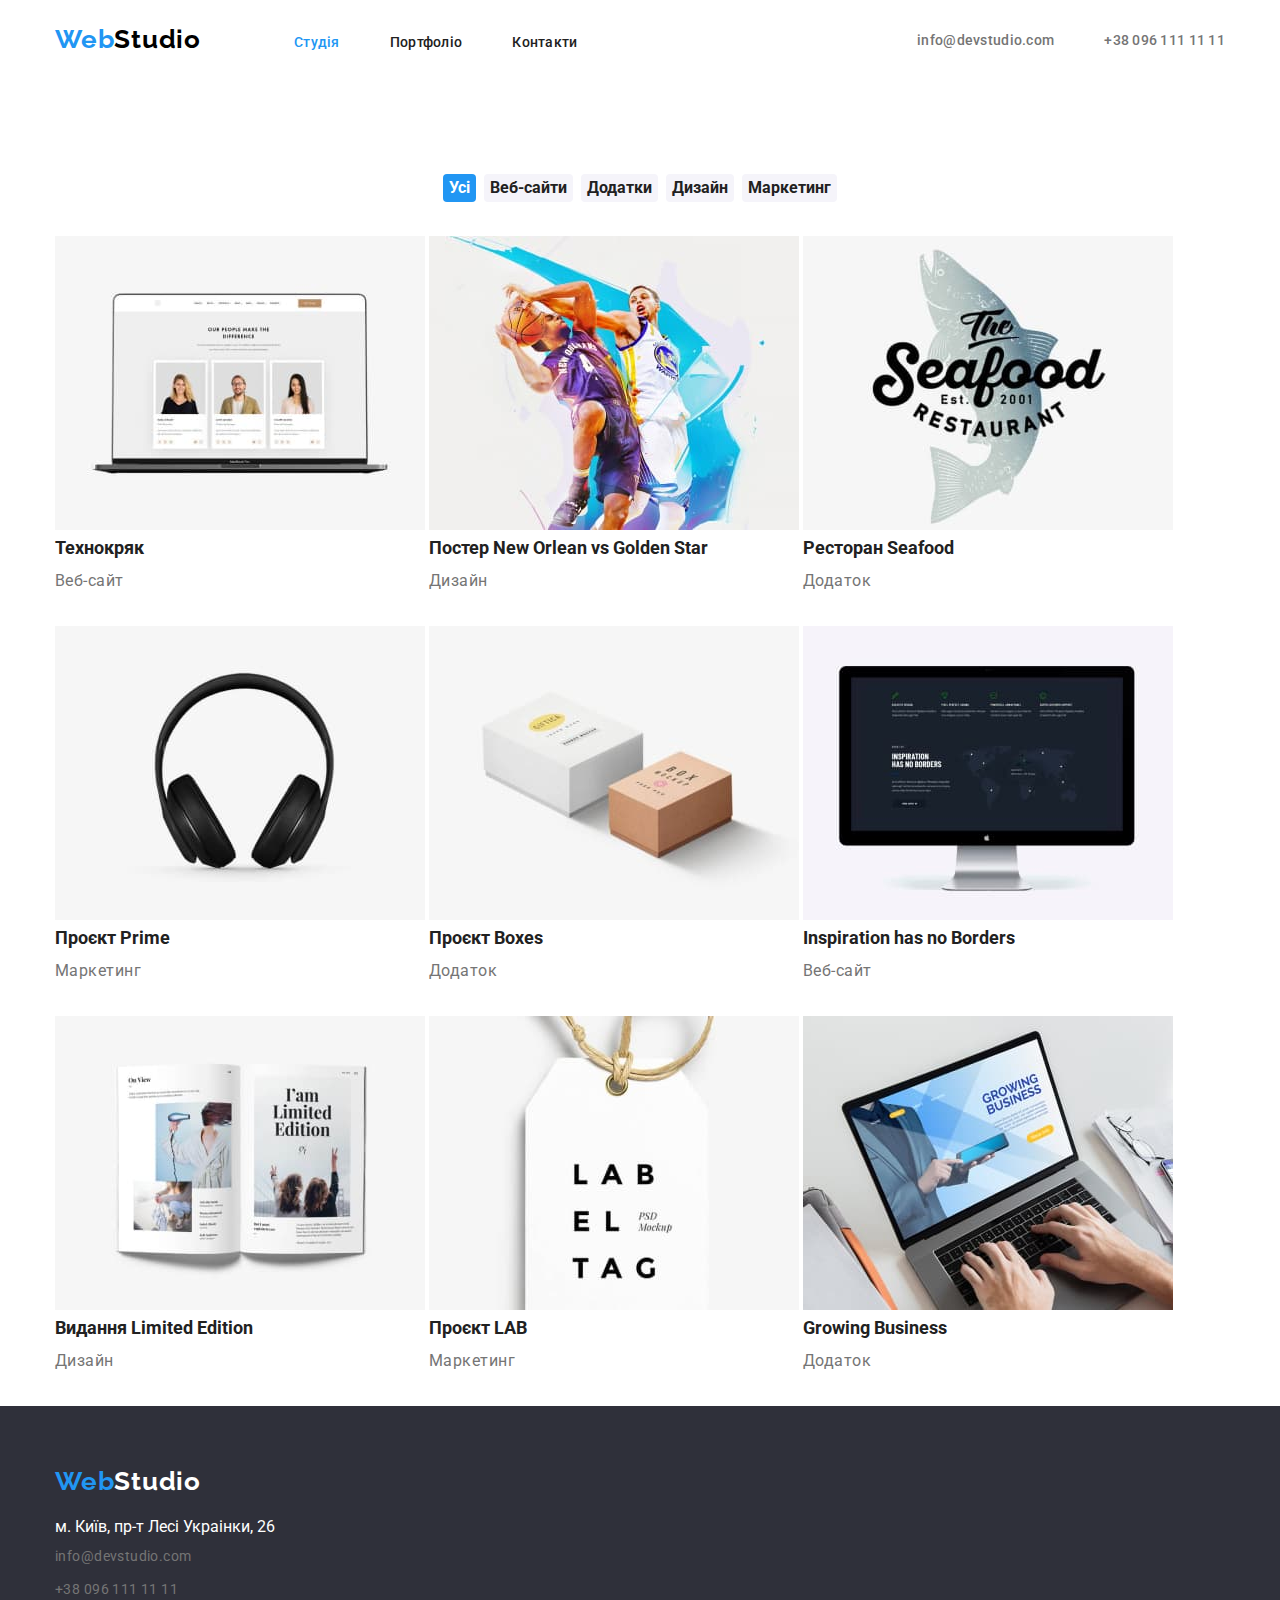
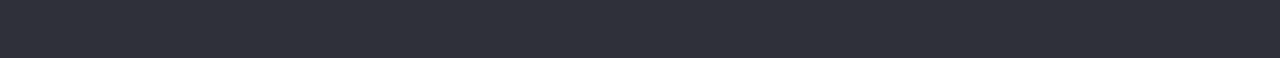
==== portfolio.html @ 584681e2 "страница портфолио сделана(кроме правого отступа работ)" ====
<!DOCTYPE html>
<html lang="uk">
  <head>
    <meta charset="UTF-8" />
    <meta http-equiv="X-UA-Compatible" content="IE=edge" />
    <meta name="viewport" content="width=device-width, initial-scale=1.0" />
    <title>Web Studio</title>
    <link rel="preconnect" href="https://fonts.googleapis.com" />
    <link rel="preconnect" href="https://fonts.gstatic.com" crossorigin />
    <link
      href="https://fonts.googleapis.com/css2?family=Raleway:wght@700&family=Roboto:wght@400;500;700;900&display=swap"
      rel="stylesheet"
    />
    <link rel="stylesheet" href="./css/styles.css" />
  </head>

  <body>
    <header>
      <div class="conteiner box-header">
        <nav class="header-nav">
          <a class="link box-logo" href="#">
            <span class="logo accent">Web</span><span class="logo-dark">Studio</span>
          </a>
          <ul class="list site-navigation">
            <li>
              <a href="./index.html" class="site-nav current link">Студія</a>
            </li>
            <li>
              <a href="./portfolio.html" class="site-nav link">Портфоліо</a>
            </li>
            <li>
              <a href="#" class="site-nav link">Контакти</a>
            </li>
          </ul>
        </nav>
        <ul class="contacts-header list box-contacts">
          <li>
            <a class="contacts-header link" href="mailto:info@devstudio.com">info@devstudio.com</a>
          </li>
          <li>
            <a class="contacts-header link" href="tel:+380961111111">+38 096 111 11 11</a>
          </li>
        </ul>
      </div>
    </header>
    <main>
      <section>
        <div class="conteiner">
          <h1 class="visually-hidden">Фільтр по проектам</h1>
          <ul class="list box-projects-list-nav">
            <li><button class="button primary" type="button">Усі</button></li>
            <li>
              <button class="button secondary" type="button">Веб-сайти</button>
            </li>
            <li>
              <button class="button secondary" type="button">Додатки</button>
            </li>
            <li>
              <button class="button secondary" type="button">Дизайн</button>
            </li>
            <li>
              <button class="button secondary" type="button">Маркетинг</button>
            </li>
          </ul>
          <ul class="list box-projects-list">
            <li class="box-projects-li">
              <img
                src="./images/portfolio-1.jpg"
                alt="веб-сайт відкритий на лаптоп"
                width="370"
                height="294"
              />
              <h2 class="project-header">Технокряк</h2>
              <p class="project-caption text">Веб-сайт</p>
            </li>
            <li class="box-projects-li">
              <img
                src="./images/portfolio-2.jpg"
                alt="постер: чоловіки граюсь у баскетбол"
                width="370"
                height="294"
              />
              <h2 class="project-header">Постер New Orlean vs Golden Star</h2>
              <p class="project-caption text">Дизайн</p>
            </li>
            <li class="box-projects-li">
              <img
                src="./images/portfolio-3.jpg"
                alt="логотип ресторану морської їжі"
                width="370"
                height="294"
              />
              <h2 class="project-header">Ресторан Seafood</h2>
              <p class="project-caption text">Додаток</p>
            </li>
            <li class="box-projects-li">
              <img src="./images/portfolio-4.jpg" alt="навушники" width="370" height="294" />
              <h2 class="project-header">Проєкт Prime</h2>
              <p class="project-caption text">Маркетинг</p>
            </li>
            <li class="box-projects-li">
              <img src="./images/portfolio-5.jpg" alt="коробки" width="370" height="294" />
              <h2 class="project-header">Проєкт Boxes</h2>
              <p class="project-caption text">Додаток</p>
            </li>
            <li class="box-projects-li">
              <img src="./images/portfolio-6.jpg" alt="монітор з картою" width="370" height="294" />
              <h2 class="project-header">Inspiration has no Borders</h2>
              <p class="project-caption text">Веб-сайт</p>
            </li>
            <li class="box-projects-li">
              <img src="./images/portfolio-7.jpg" alt="журнал" width="370" height="294" />
              <h2 class="project-header">Видання Limited Edition</h2>
              <p class="project-caption text">Дизайн</p>
            </li>
            <li class="box-projects-li">
              <img src="./images/portfolio-8.jpg" alt="бірка з рекламою" width="370" height="294" />
              <h2 class="project-header">Проєкт LAB</h2>
              <p class="project-caption text">Маркетинг</p>
            </li>
            <li class="box-projects-li">
              <img
                src="./images/portfolio-9.jpg"
                alt="чоловік працює за ноутбуком"
                width="370"
                height="294"
              />
              <h2 class="project-header">Growing Business</h2>
              <p class="project-caption text">Додаток</p>
            </li>
          </ul>
        </div>
      </section>
    </main>
    <footer class="footer contacts">
      <div class="conteiner box-footer">
        <a class="link box-footer-logo" href="#">
          <span class="logo accent">Web</span><span class="logo-white">Studio</span>
        </a>
        <address>
          <ul class="contacts list link box-footer-contacts">
            <li>
              <a
                class="adress link"
                href="https://goo.gl/maps/CPtrU1FHBa2aNyZL9"
                target="_blank"
                rel="noopener noreferrer nofollow"
                >м. Київ, пр-т Лесі Украінки, 26</a
              >
            </li>
            <li class="box-footer-links">
              <a class="contacts-footer link" href="mailto:info@devstudio.com"
                >info@devstudio.com</a
              >
            </li>
            <li class="box-footer-links">
              <a class="contacts-footer link" href="tel:+380961111111">+38 096 111 11 11</a>
            </li>
          </ul>
        </address>
      </div>
    </footer>
  </body>
</html>
---- css/styles.css ----
:root {
  --main-color: #212121;
  --secondary-color: #757575;
  --contacts-footer-color: rgba(255, 255, 255, 0.6);
  --accent-color: #2196f3;
  --main-background: #ffffff;
  --secondary-background: #2f303a;
  --logo-dark-color: #000000;
  --button-bkg-color: #f5f4fa;
  --button-hero-active: #188ce8;
}

*,
*::before,
*::after {
  box-sizing: border-box;
}

ul {
  margin: 0;
  padding: 0;
  list-style-type: none;
}

h1,
h2,
h3,
h4,
h5,
h6,
p {
  margin-top: 0;
}

img {
  display: block;
}

body {
  background-color: var(--main-background);
  color: var(--main-color);
  font-family: 'Roboto', sans-serif;
}

* {
  margin: 0px;
}

.conteiner {
  width: 1200px;
  padding: 0px 15px;
  margin: 0 auto;
}

.site-nav {
  color: var(--main-color);
  font-weight: 500;
  font-size: 14px;
  line-height: 1.143;
  letter-spacing: 0.02em;
}

.site-navigation {
  display: flex;
  gap: 50px;
  margin-top: 32px;
  margin-left: 93px;
  width: 281px;
}

.box-header {
  height: 80px;
  display: flex;
  border-bottom: 1px #ececec;
}

.header-nav {
  display: flex;
}

.box-logo {
  margin-top: 24px;
}

.box-contacts {
  display: flex;
  margin-top: 32px;
  width: auto;
  margin-left: auto;
  gap: 50px;
}

.accent {
  color: var(--accent-color);
}
.list {
  list-style: none;
}

.logo {
  font-family: 'Raleway', sans-serif;
  font-weight: 700;
  font-size: 26px;
  line-height: 1.19;
  letter-spacing: 0.03em;
}

.logo-dark {
  color: var(--logo-dark-color);
  font-family: 'Raleway', sans-serif;
  font-weight: 700;
  font-size: 26px;
  line-height: 1.192;
  letter-spacing: 0.03em;
}

.logo-white {
  color: var(--main-background);
  font-family: 'Raleway', sans-serif;
  font-weight: 700;
  font-size: 26px;
  line-height: 1.192;
  letter-spacing: 0.03em;
}

.site-nav .link:hover,
.site-nav .link:focus {
  color: var(--accent-color);
}

.link {
  text-decoration: none;
}

.contacts-header {
  color: var(--secondary-color);
  font-weight: 500;
  font-size: 14px;
  line-height: 1.143;
  letter-spacing: 0.02em;
}

.contacts-header:hover,
.contacts-header:focus {
  color: var(--accent-color);
}

.link:hover,
.link:focus {
  color: var(--accent-color);
}

.contacts-footer {
  color: var(--contacts-footer-color);
  color: var(--secondary-color);
  font-size: 14px;
  line-height: 1.714;
  letter-spacing: 0.03em;
  font-style: normal;
}

.hero {
  background-color: var(--secondary-background);
  height: 600px;
}

.hero-title {
  color: var(--main-background);
  font-weight: 900;
  font-size: 44px;
  line-height: 1.363;
  text-align: center;
  letter-spacing: 0.06em;
  text-transform: uppercase;
  width: 696px;
  box-sizing: content-box;
  margin: auto;
}

.section-title {
  font-weight: 700;
  font-size: 36px;
  line-height: 1.666;
  text-align: center;
  letter-spacing: 0.03em;
}

.text {
  color: var(--secondary-color);
}

.section-team {
  background-color: var(--button-bkg-color);
  height: 648px;
  margin-top: 94px;
}

.footer {
  background-color: var(--secondary-background);
  height: 252px;
}

.adress {
  color: var(--main-background);
  font-style: normal;
}

.button.primary {
  background-color: var(--accent-color);
  border-radius: 4px;
  color: var(--main-background);
  font-family: inherit;
  font-weight: 700;
  font-size: 16px;
  line-height: 1.625;
  cursor: pointer;
  border: none;
}

.button.secondary {
  background-color: var(--button-bkg-color);
  border-radius: 4px;
  color: var(--main-color);
  font-family: inherit;
  font-weight: 700;
  font-size: 16px;
  line-height: 1.625;
  cursor: pointer;
  border: none;
}

.button.secondary:hover,
.button.secondary:focus {
  background-color: var(--accent-color);
  color: var(--main-background);
}

.features.text {
  font-weight: 700;
  font-size: 14px;
  line-height: 1.143;
  letter-spacing: 0.03em;
  text-transform: uppercase;
  color: var(--main-color);
}

.our-team {
  background-color: var(--main-background);
}

.current {
  color: var(--accent-color);
}

.hero-button:hover,
.hero-button:focus {
  background-color: var(--button-hero-active);
}

.visually-hidden {
  position: absolute;
  white-space: nowrap;
  width: 1px;
  height: 1px;
  overflow: hidden;
  border: 0;
  padding: 0;
  clip: rect(0 0 0 0);
  clip-path: inset(50%);
  margin: -1px;
}

.project-header {
  color: var(--main-color);
  font-weight: 700;
  font-size: 18px;
  line-height: 2;
}

.project-caption {
  font-size: 16px;
  line-height: 1.875;
  letter-spacing: 0.03em;
}

.box-hero-title {
  padding-top: 200px;
}

.box-hero-button {
  width: 260px;
  height: 50px;
  left: 50%;
  margin: 0 auto;
  display: block;
  margin-top: 30px;
}

.box-features {
  display: flex;
  margin-top: 94px;
}

.box-features-list {
  display: flex;
}

.box-features-text {
  margin-right: 30px;
  margin-top: 10px;
}

.box-works-list {
  display: flex;
  gap: 30px;
  margin-top: 50px;
}

.box-works-title {
  margin-top: 94px;
}

.box-our-team {
  display: flex;
  gap: 30px;
  padding-top: 50px;
}

.box-team-title {
  text-align: center;
}

.box-team-text {
  text-align: center;
}

.box-our-team-title {
  padding-top: 94px;
}

.box-footer-logo {
  display: inline-block;
  margin-top: 60px;
}

.box-footer-contacts {
  margin-top: 20px;
}

.box-footer-links {
  margin-top: 9px;
}

.box-projects-list-nav {
  display: flex;
  gap: 8px;
  justify-content: center;
  margin-top: 94px;
}

.box-projects-li {
  display: inline-block;
  /* margin-right: 30px; */
  margin-bottom: 30px;
}

.box-projects-list {
  margin-top: 34px;
}
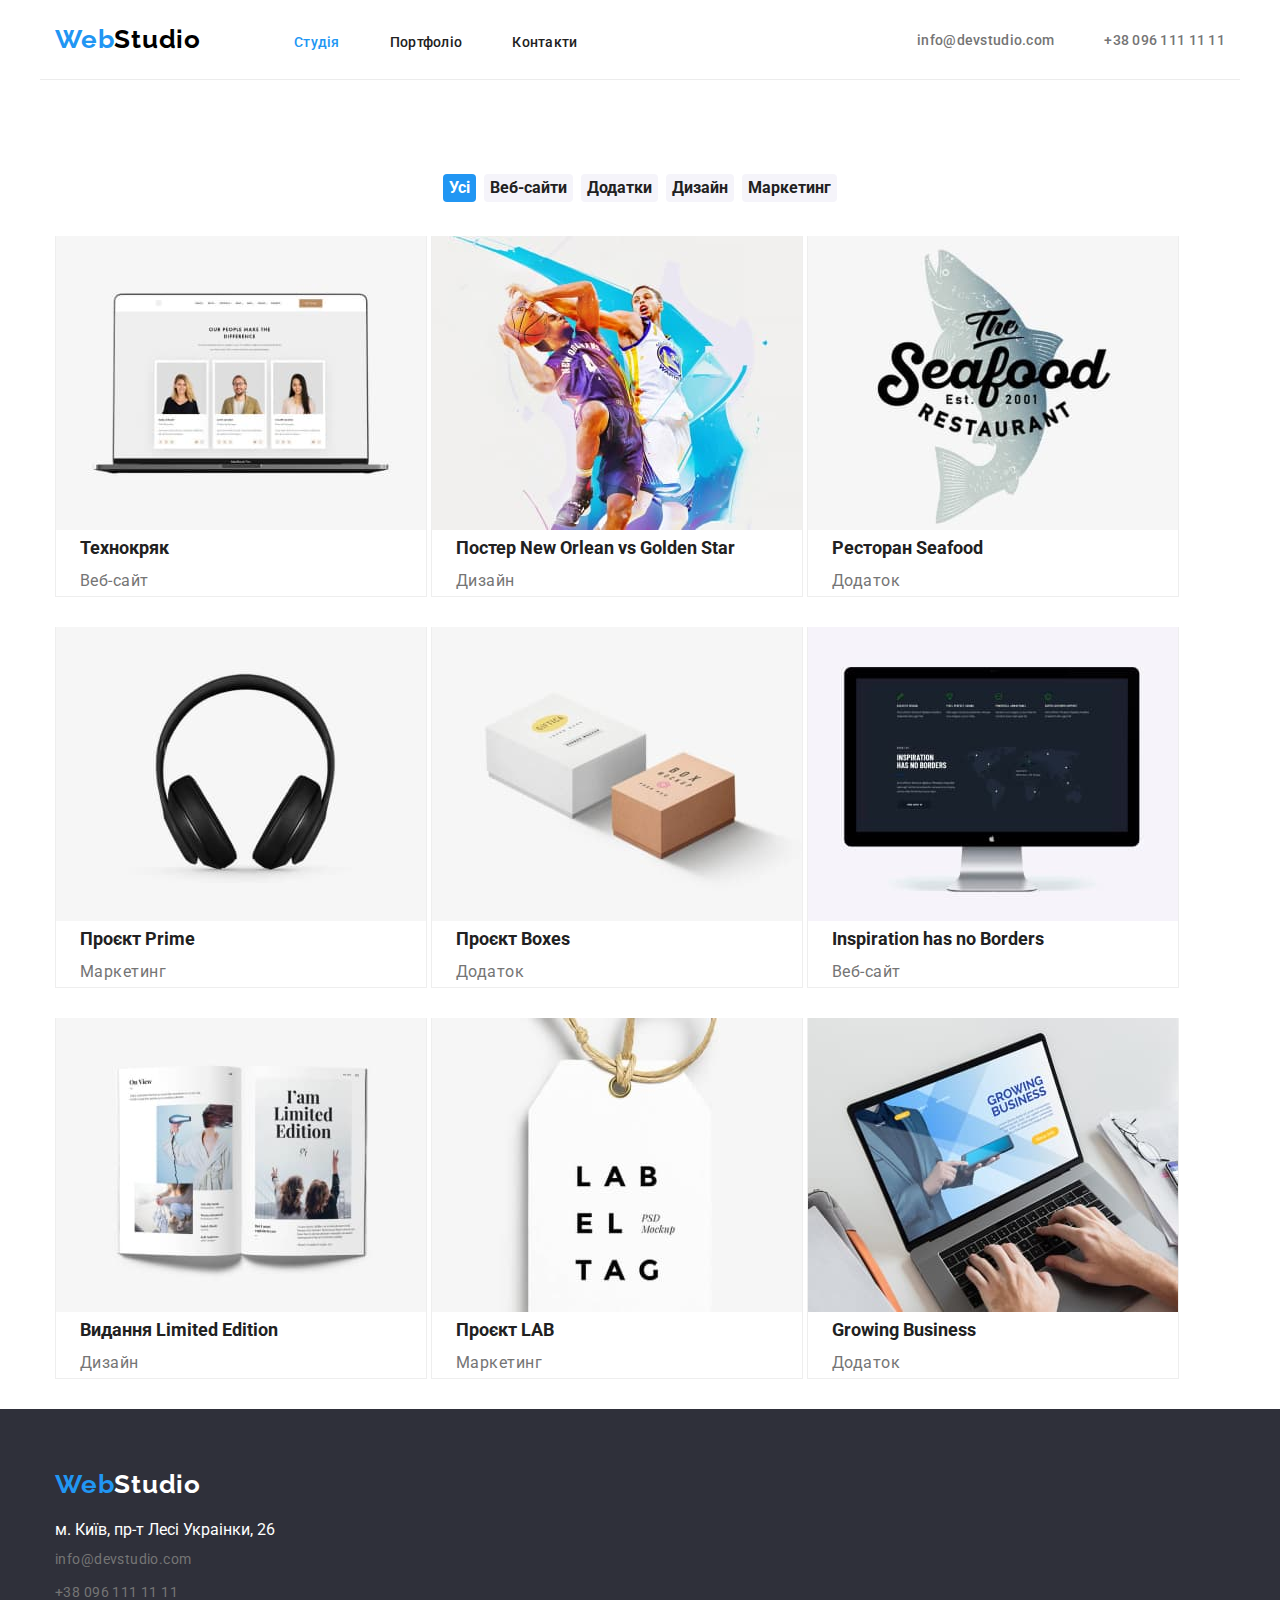
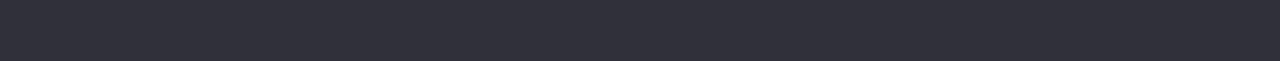
==== commit e2bab42f: "добавил бордер" ====
--- a/portfolio.html
+++ b/portfolio.html
@@ -70,8 +70,8 @@
                 width="370"
                 height="294"
               />
-              <h2 class="project-header">Технокряк</h2>
-              <p class="project-caption text">Веб-сайт</p>
+              <h2 class="project-header box-projects-text">Технокряк</h2>
+              <p class="project-caption text box-projects-text">Веб-сайт</p>
             </li>
             <li class="box-projects-li">
               <img
@@ -80,8 +80,8 @@
                 width="370"
                 height="294"
               />
-              <h2 class="project-header">Постер New Orlean vs Golden Star</h2>
-              <p class="project-caption text">Дизайн</p>
+              <h2 class="project-header box-projects-text">Постер New Orlean vs Golden Star</h2>
+              <p class="project-caption text box-projects-text">Дизайн</p>
             </li>
             <li class="box-projects-li">
               <img
@@ -90,33 +90,33 @@
                 width="370"
                 height="294"
               />
-              <h2 class="project-header">Ресторан Seafood</h2>
-              <p class="project-caption text">Додаток</p>
+              <h2 class="project-header box-projects-text">Ресторан Seafood</h2>
+              <p class="project-caption text box-projects-text">Додаток</p>
             </li>
             <li class="box-projects-li">
               <img src="./images/portfolio-4.jpg" alt="навушники" width="370" height="294" />
-              <h2 class="project-header">Проєкт Prime</h2>
-              <p class="project-caption text">Маркетинг</p>
+              <h2 class="project-header box-projects-text">Проєкт Prime</h2>
+              <p class="project-caption text box-projects-text">Маркетинг</p>
             </li>
             <li class="box-projects-li">
               <img src="./images/portfolio-5.jpg" alt="коробки" width="370" height="294" />
-              <h2 class="project-header">Проєкт Boxes</h2>
-              <p class="project-caption text">Додаток</p>
+              <h2 class="project-header box-projects-text">Проєкт Boxes</h2>
+              <p class="project-caption text box-projects-text">Додаток</p>
             </li>
             <li class="box-projects-li">
               <img src="./images/portfolio-6.jpg" alt="монітор з картою" width="370" height="294" />
-              <h2 class="project-header">Inspiration has no Borders</h2>
-              <p class="project-caption text">Веб-сайт</p>
+              <h2 class="project-header box-projects-text">Inspiration has no Borders</h2>
+              <p class="project-caption text box-projects-text">Веб-сайт</p>
             </li>
             <li class="box-projects-li">
               <img src="./images/portfolio-7.jpg" alt="журнал" width="370" height="294" />
-              <h2 class="project-header">Видання Limited Edition</h2>
-              <p class="project-caption text">Дизайн</p>
+              <h2 class="project-header box-projects-text">Видання Limited Edition</h2>
+              <p class="project-caption text box-projects-text">Дизайн</p>
             </li>
             <li class="box-projects-li">
               <img src="./images/portfolio-8.jpg" alt="бірка з рекламою" width="370" height="294" />
-              <h2 class="project-header">Проєкт LAB</h2>
-              <p class="project-caption text">Маркетинг</p>
+              <h2 class="project-header box-projects-text">Проєкт LAB</h2>
+              <p class="project-caption text box-projects-text">Маркетинг</p>
             </li>
             <li class="box-projects-li">
               <img
@@ -125,8 +125,8 @@
                 width="370"
                 height="294"
               />
-              <h2 class="project-header">Growing Business</h2>
-              <p class="project-caption text">Додаток</p>
+              <h2 class="project-header box-projects-text">Growing Business</h2>
+              <p class="project-caption text box-projects-text">Додаток</p>
             </li>
           </ul>
         </div>
--- a/css/styles.css
+++ b/css/styles.css
@@ -8,6 +8,8 @@
   --logo-dark-color: #000000;
   --button-bkg-color: #f5f4fa;
   --button-hero-active: #188ce8;
+  --border-color: #eeeeee;
+  --border-color-header: #ececec;
 }
 
 *,
@@ -71,7 +73,7 @@
 .box-header {
   height: 80px;
   display: flex;
-  border-bottom: 1px #ececec;
+  border-bottom: 1px solid var(--border-color-header);
 }
 
 .header-nav {
@@ -362,8 +364,15 @@
   display: inline-block;
   /* margin-right: 30px; */
   margin-bottom: 30px;
+  border-right: 1px solid var(--border-color);
+  border-left: 1px solid var(--border-color);
+  border-bottom: 1px solid var(--border-color);
 }
 
 .box-projects-list {
   margin-top: 34px;
 }
+
+.box-projects-text {
+  margin-left: 24px;
+}
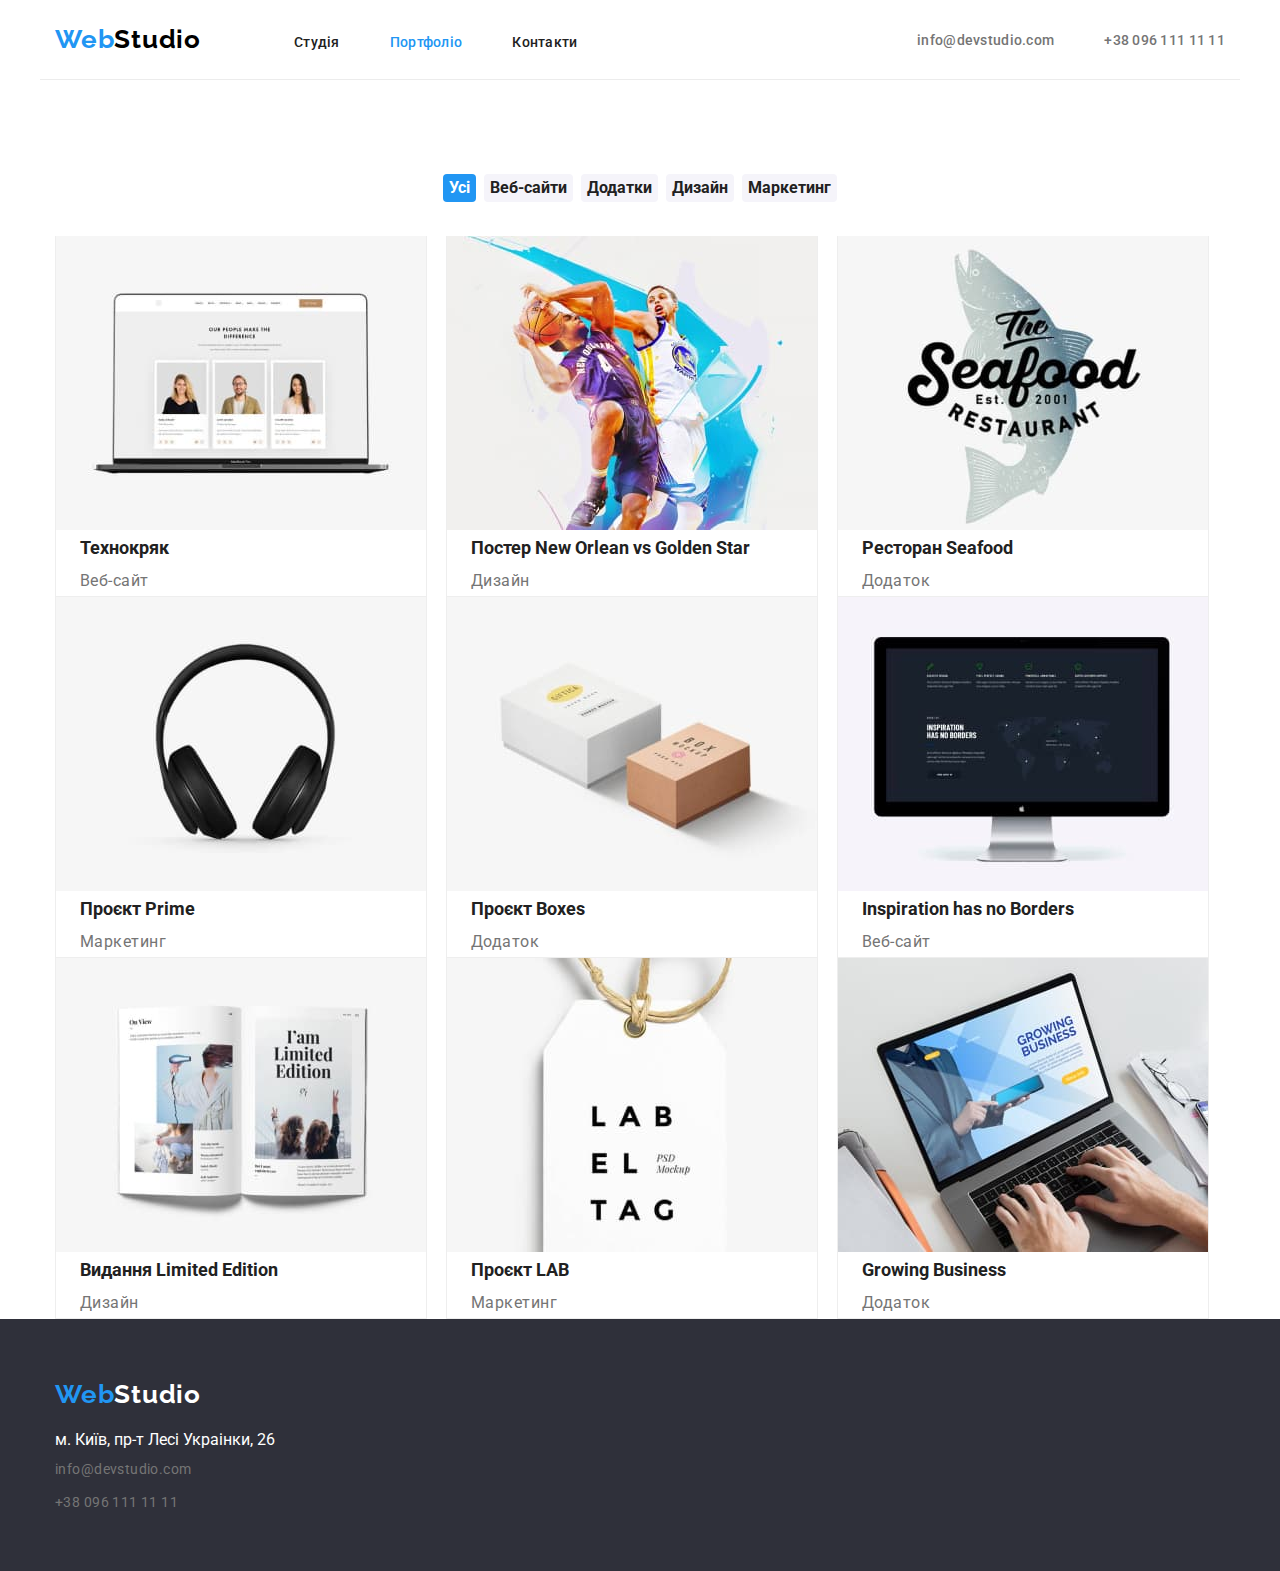
==== commit e24a8317: "1" ====
--- a/portfolio.html
+++ b/portfolio.html
@@ -23,10 +23,10 @@
           </a>
           <ul class="list site-navigation">
             <li>
-              <a href="./index.html" class="site-nav current link">Студія</a>
+              <a href="./index.html" class="site-nav link">Студія</a>
             </li>
             <li>
-              <a href="./portfolio.html" class="site-nav link">Портфоліо</a>
+              <a href="./portfolio.html" class="site-nav link current">Портфоліо</a>
             </li>
             <li>
               <a href="#" class="site-nav link">Контакти</a>
--- a/css/styles.css
+++ b/css/styles.css
@@ -363,7 +363,8 @@
 .box-projects-li {
   display: inline-block;
   /* margin-right: 30px; */
-  margin-bottom: 30px;
+  margin-right: 15px;
+  /* margin-bottom: 30px; */
   border-right: 1px solid var(--border-color);
   border-left: 1px solid var(--border-color);
   border-bottom: 1px solid var(--border-color);
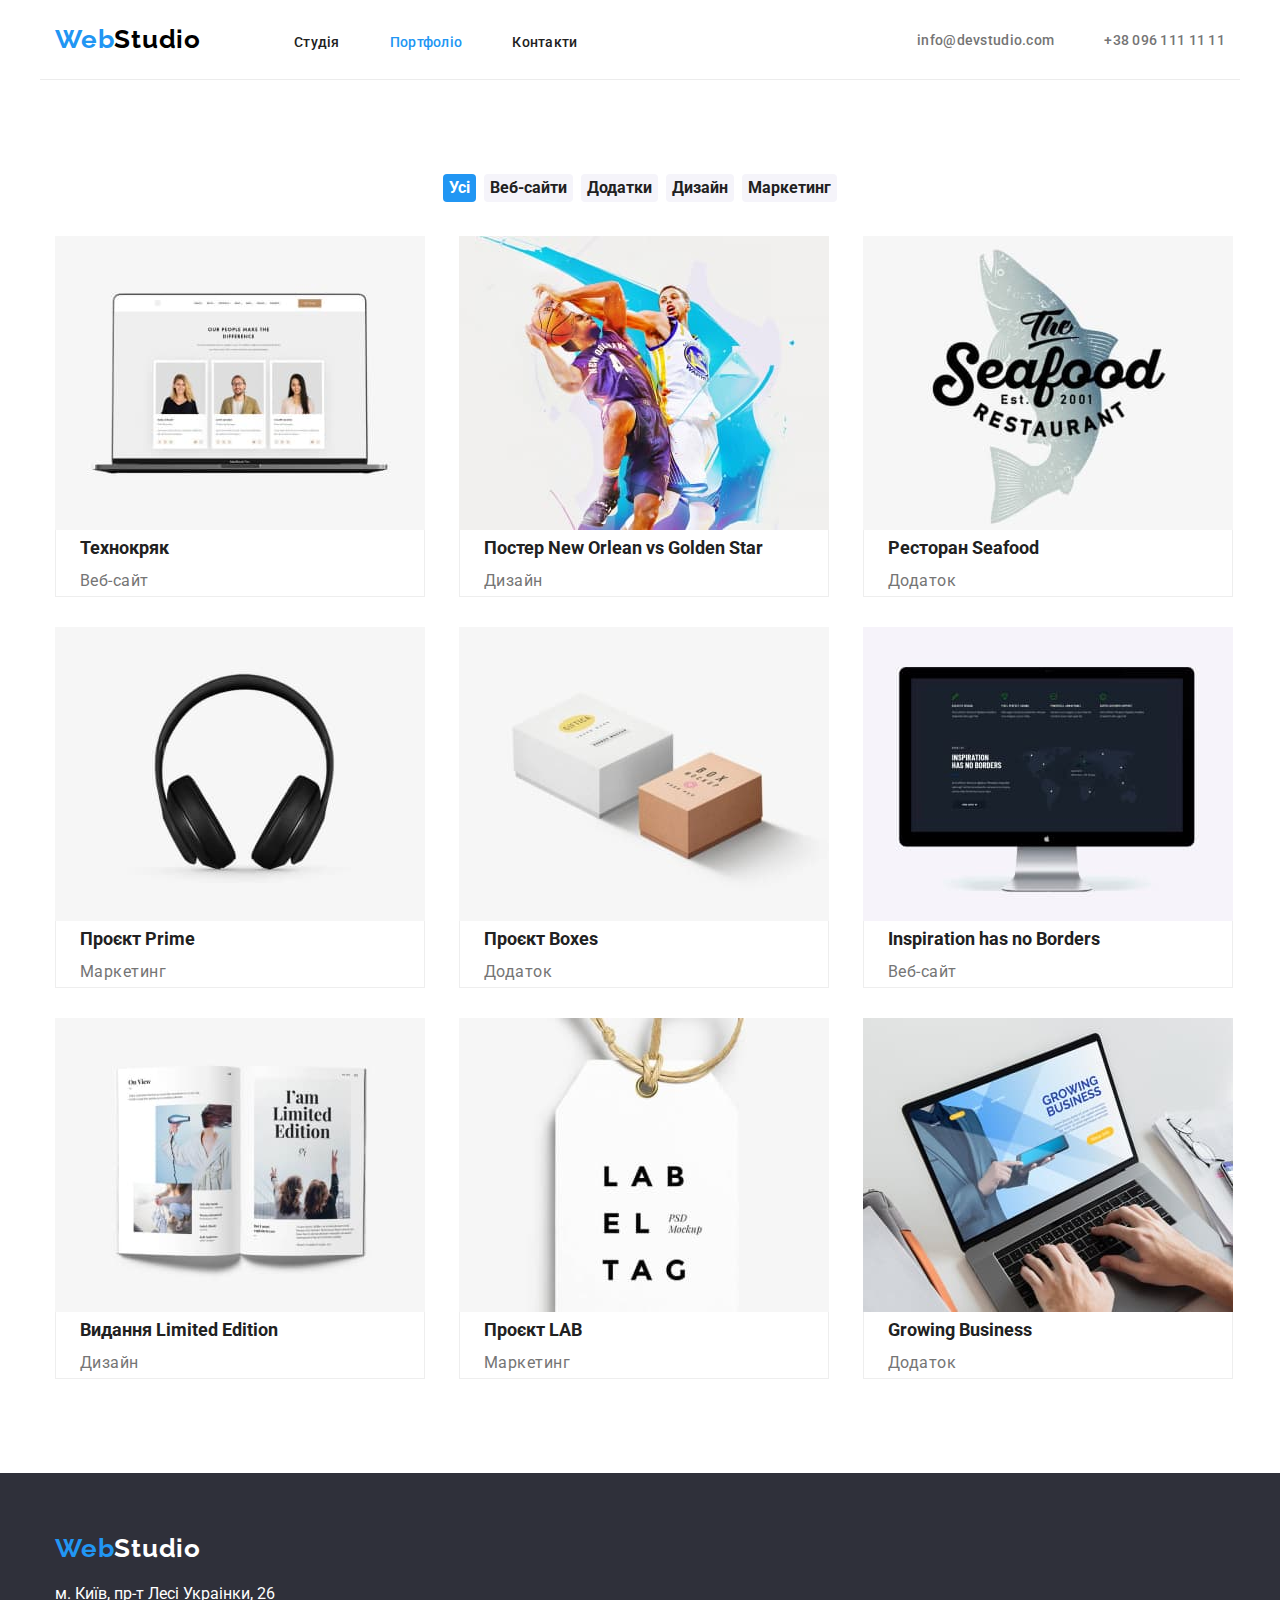
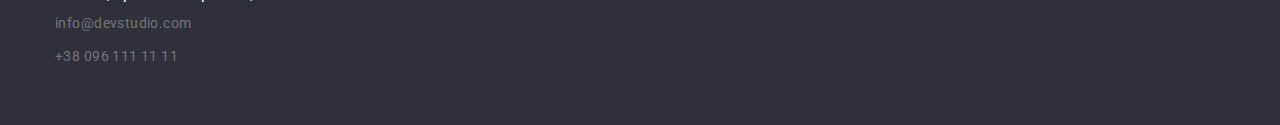
==== commit 8cd2c395: "расстановка проектов по 3 в ряд" ====
--- a/portfolio.html
+++ b/portfolio.html
@@ -64,69 +64,75 @@
           </ul>
           <ul class="list box-projects-list">
             <li class="box-projects-li">
-              <img
-                src="./images/portfolio-1.jpg"
-                alt="веб-сайт відкритий на лаптоп"
-                width="370"
-                height="294"
-              />
-              <h2 class="project-header box-projects-text">Технокряк</h2>
-              <p class="project-caption text box-projects-text">Веб-сайт</p>
+              <img src="./images/portfolio-1.jpg" alt="веб-сайт відкритий на лаптоп" width="370" />
+              <div class="box-projects-border">
+                <h2 class="project-header box-projects-text">Технокряк</h2>
+                <p class="project-caption text box-projects-text">Веб-сайт</p>
+              </div>
             </li>
             <li class="box-projects-li">
               <img
                 src="./images/portfolio-2.jpg"
                 alt="постер: чоловіки граюсь у баскетбол"
                 width="370"
-                height="294"
               />
-              <h2 class="project-header box-projects-text">Постер New Orlean vs Golden Star</h2>
-              <p class="project-caption text box-projects-text">Дизайн</p>
+              <div class="box-projects-border">
+                <h2 class="project-header box-projects-text">Постер New Orlean vs Golden Star</h2>
+                <p class="project-caption text box-projects-text">Дизайн</p>
+              </div>
             </li>
             <li class="box-projects-li">
               <img
                 src="./images/portfolio-3.jpg"
                 alt="логотип ресторану морської їжі"
                 width="370"
-                height="294"
               />
-              <h2 class="project-header box-projects-text">Ресторан Seafood</h2>
-              <p class="project-caption text box-projects-text">Додаток</p>
+              <div class="box-projects-border">
+                <h2 class="project-header box-projects-text">Ресторан Seafood</h2>
+                <p class="project-caption text box-projects-text">Додаток</p>
+              </div>
             </li>
             <li class="box-projects-li">
-              <img src="./images/portfolio-4.jpg" alt="навушники" width="370" height="294" />
-              <h2 class="project-header box-projects-text">Проєкт Prime</h2>
-              <p class="project-caption text box-projects-text">Маркетинг</p>
+              <img src="./images/portfolio-4.jpg" alt="навушники" width="370" />
+              <div class="box-projects-border">
+                <h2 class="project-header box-projects-text">Проєкт Prime</h2>
+                <p class="project-caption text box-projects-text">Маркетинг</p>
+              </div>
             </li>
             <li class="box-projects-li">
-              <img src="./images/portfolio-5.jpg" alt="коробки" width="370" height="294" />
-              <h2 class="project-header box-projects-text">Проєкт Boxes</h2>
-              <p class="project-caption text box-projects-text">Додаток</p>
+              <img src="./images/portfolio-5.jpg" alt="коробки" width="370" />
+              <div class="box-projects-border">
+                <h2 class="project-header box-projects-text">Проєкт Boxes</h2>
+                <p class="project-caption text box-projects-text">Додаток</p>
+              </div>
             </li>
             <li class="box-projects-li">
-              <img src="./images/portfolio-6.jpg" alt="монітор з картою" width="370" height="294" />
-              <h2 class="project-header box-projects-text">Inspiration has no Borders</h2>
-              <p class="project-caption text box-projects-text">Веб-сайт</p>
+              <img src="./images/portfolio-6.jpg" alt="монітор з картою" width="370" />
+              <div class="box-projects-border">
+                <h2 class="project-header box-projects-text">Inspiration has no Borders</h2>
+                <p class="project-caption text box-projects-text">Веб-сайт</p>
+              </div>
             </li>
             <li class="box-projects-li">
-              <img src="./images/portfolio-7.jpg" alt="журнал" width="370" height="294" />
-              <h2 class="project-header box-projects-text">Видання Limited Edition</h2>
-              <p class="project-caption text box-projects-text">Дизайн</p>
+              <img src="./images/portfolio-7.jpg" alt="журнал" width="370" />
+              <div class="box-projects-border">
+                <h2 class="project-header box-projects-text">Видання Limited Edition</h2>
+                <p class="project-caption text box-projects-text">Дизайн</p>
+              </div>
             </li>
             <li class="box-projects-li">
-              <img src="./images/portfolio-8.jpg" alt="бірка з рекламою" width="370" height="294" />
-              <h2 class="project-header box-projects-text">Проєкт LAB</h2>
-              <p class="project-caption text box-projects-text">Маркетинг</p>
+              <img src="./images/portfolio-8.jpg" alt="бірка з рекламою" width="370" />
+              <div class="box-projects-border">
+                <h2 class="project-header box-projects-text">Проєкт LAB</h2>
+                <p class="project-caption text box-projects-text">Маркетинг</p>
+              </div>
             </li>
             <li class="box-projects-li">
-              <img
-                src="./images/portfolio-9.jpg"
-                alt="чоловік працює за ноутбуком"
-                width="370"
-                height="294"
-              />
-              <h2 class="project-header box-projects-text">Growing Business</h2>
-              <p class="project-caption text box-projects-text">Додаток</p>
+              <img src="./images/portfolio-9.jpg" alt="чоловік працює за ноутбуком" width="370" />
+              <div class="box-projects-border">
+                <h2 class="project-header box-projects-text">Growing Business</h2>
+                <p class="project-caption text box-projects-text">Додаток</p>
+              </div>
             </li>
           </ul>
         </div>
--- a/css/styles.css
+++ b/css/styles.css
@@ -36,6 +36,8 @@
 
 img {
   display: block;
+  max-width: 100%;
+  height: auto;
 }
 
 body {
@@ -81,7 +83,8 @@
 }
 
 .box-logo {
-  margin-top: 24px;
+  padding-top: 24px;
+  padding-bottom: auto;
 }
 
 .box-contacts {
@@ -300,7 +303,7 @@
 
 .box-features {
   display: flex;
-  margin-top: 94px;
+  padding-top: 94px;
 }
 
 .box-features-list {
@@ -308,8 +311,8 @@
 }
 
 .box-features-text {
-  margin-right: 30px;
-  margin-top: 10px;
+  padding-right: 30px;
+  padding-top: 10px;
 }
 
 .box-works-list {
@@ -319,7 +322,7 @@
 }
 
 .box-works-title {
-  margin-top: 94px;
+  padding-top: 94px;
 }
 
 .box-our-team {
@@ -357,23 +360,39 @@
   display: flex;
   gap: 8px;
   justify-content: center;
-  margin-top: 94px;
+  padding-top: 94px;
+}
+
+.box-projects-list {
+  flex-wrap: wrap;
+  margin: -15px;
+  padding-top: 34px;
+  padding-bottom: 94px;
 }
 
 .box-projects-li {
+  max-width: 100%;
   display: inline-block;
+  /* width: calc((100%-60px) / 3); */
   /* margin-right: 30px; */
-  margin-right: 15px;
   /* margin-bottom: 30px; */
+  /* gap: 30px; */
+  margin: 15px;
+}
+
+.box-projects-li:nth-child(3n) {
+  margin-right: 0;
+}
+
+.box-projects-text {
+  padding-left: 24px;
+  width: 370px;
+  margin-right: 0;
+}
+
+.box-projects-border {
+  max-width: 370px;
   border-right: 1px solid var(--border-color);
   border-left: 1px solid var(--border-color);
   border-bottom: 1px solid var(--border-color);
 }
-
-.box-projects-list {
-  margin-top: 34px;
-}
-
-.box-projects-text {
-  margin-left: 24px;
-}
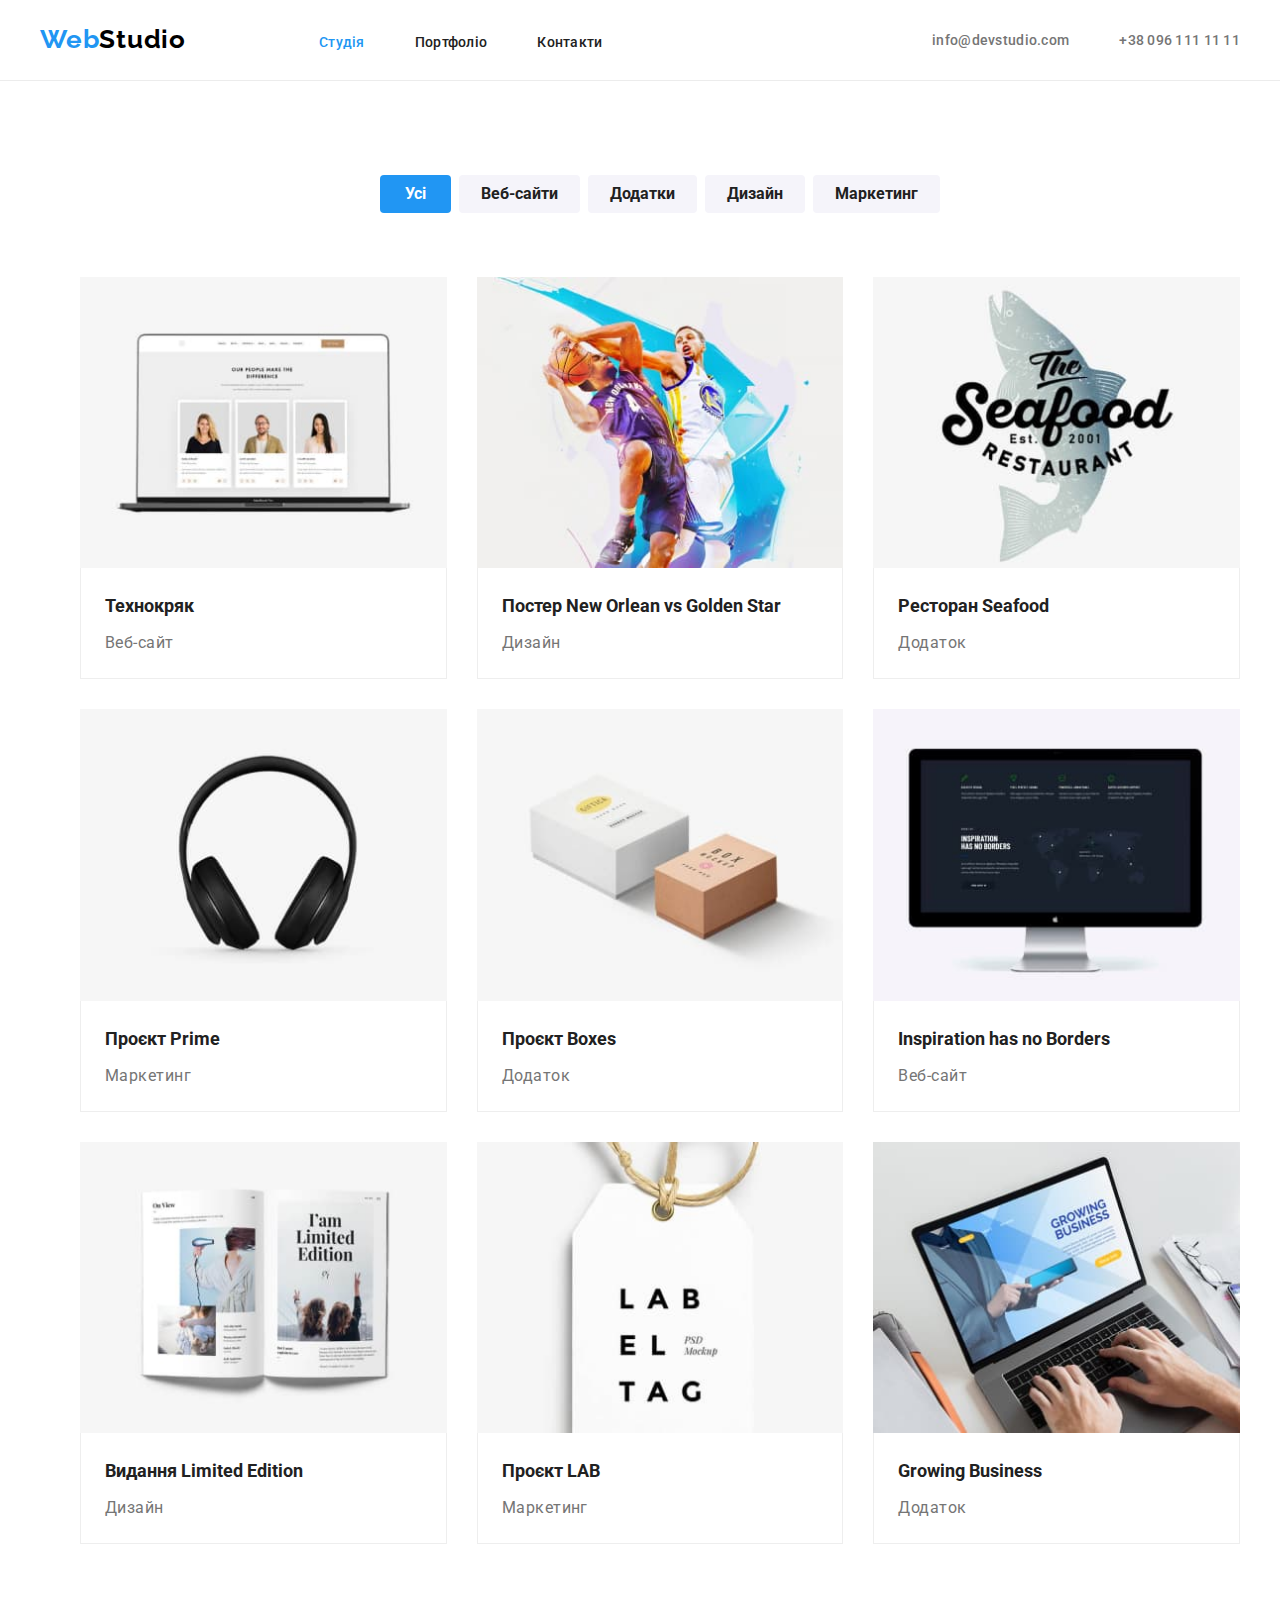
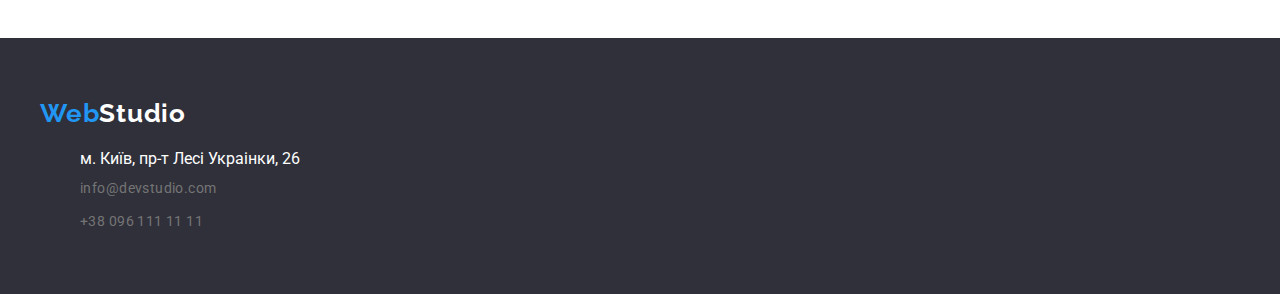
==== commit 0e97ee0d: "Корректировки на основании ОС от ментора" ====
--- a/portfolio.html
+++ b/portfolio.html
@@ -15,25 +15,25 @@
   </head>
 
   <body>
-    <header>
+    <header class="header-border">
       <div class="conteiner box-header">
         <nav class="header-nav">
           <a class="link box-logo" href="#">
             <span class="logo accent">Web</span><span class="logo-dark">Studio</span>
           </a>
           <ul class="list site-navigation">
-            <li>
-              <a href="./index.html" class="site-nav link">Студія</a>
+            <li class="site-navigation-list">
+              <a href="./index.html" class="site-nav current link">Студія</a>
             </li>
-            <li>
-              <a href="./portfolio.html" class="site-nav link current">Портфоліо</a>
+            <li class="site-navigation-list">
+              <a href="./portfolio.html" class="site-nav link">Портфоліо</a>
             </li>
-            <li>
+            <li class="site-navigation-list">
               <a href="#" class="site-nav link">Контакти</a>
             </li>
           </ul>
         </nav>
-        <ul class="contacts-header list box-contacts">
+        <ul class="list box-contacts">
           <li>
             <a class="contacts-header link" href="mailto:info@devstudio.com">info@devstudio.com</a>
           </li>
@@ -44,22 +44,24 @@
       </div>
     </header>
     <main>
-      <section>
+      <section class="projects">
         <div class="conteiner">
           <h1 class="visually-hidden">Фільтр по проектам</h1>
           <ul class="list box-projects-list-nav">
-            <li><button class="button primary" type="button">Усі</button></li>
             <li>
-              <button class="button secondary" type="button">Веб-сайти</button>
+              <button class="button primary box-projects-button-primary" type="button">Усі</button>
             </li>
             <li>
-              <button class="button secondary" type="button">Додатки</button>
+              <button class="button secondary box-projects-button" type="button">Веб-сайти</button>
             </li>
             <li>
-              <button class="button secondary" type="button">Дизайн</button>
+              <button class="button secondary box-projects-button" type="button">Додатки</button>
             </li>
             <li>
-              <button class="button secondary" type="button">Маркетинг</button>
+              <button class="button secondary box-projects-button" type="button">Дизайн</button>
+            </li>
+            <li>
+              <button class="button secondary box-projects-button" type="button">Маркетинг</button>
             </li>
           </ul>
           <ul class="list box-projects-list">
@@ -67,7 +69,7 @@
               <img src="./images/portfolio-1.jpg" alt="веб-сайт відкритий на лаптоп" width="370" />
               <div class="box-projects-border">
                 <h2 class="project-header box-projects-text">Технокряк</h2>
-                <p class="project-caption text box-projects-text">Веб-сайт</p>
+                <p class="project-caption text">Веб-сайт</p>
               </div>
             </li>
             <li class="box-projects-li">
@@ -78,7 +80,7 @@
               />
               <div class="box-projects-border">
                 <h2 class="project-header box-projects-text">Постер New Orlean vs Golden Star</h2>
-                <p class="project-caption text box-projects-text">Дизайн</p>
+                <p class="project-caption text">Дизайн</p>
               </div>
             </li>
             <li class="box-projects-li">
@@ -89,49 +91,49 @@
               />
               <div class="box-projects-border">
                 <h2 class="project-header box-projects-text">Ресторан Seafood</h2>
-                <p class="project-caption text box-projects-text">Додаток</p>
+                <p class="project-caption text">Додаток</p>
               </div>
             </li>
             <li class="box-projects-li">
               <img src="./images/portfolio-4.jpg" alt="навушники" width="370" />
               <div class="box-projects-border">
                 <h2 class="project-header box-projects-text">Проєкт Prime</h2>
-                <p class="project-caption text box-projects-text">Маркетинг</p>
+                <p class="project-caption text">Маркетинг</p>
               </div>
             </li>
             <li class="box-projects-li">
               <img src="./images/portfolio-5.jpg" alt="коробки" width="370" />
               <div class="box-projects-border">
                 <h2 class="project-header box-projects-text">Проєкт Boxes</h2>
-                <p class="project-caption text box-projects-text">Додаток</p>
+                <p class="project-caption text">Додаток</p>
               </div>
             </li>
             <li class="box-projects-li">
               <img src="./images/portfolio-6.jpg" alt="монітор з картою" width="370" />
               <div class="box-projects-border">
                 <h2 class="project-header box-projects-text">Inspiration has no Borders</h2>
-                <p class="project-caption text box-projects-text">Веб-сайт</p>
+                <p class="project-caption text">Веб-сайт</p>
               </div>
             </li>
             <li class="box-projects-li">
               <img src="./images/portfolio-7.jpg" alt="журнал" width="370" />
               <div class="box-projects-border">
                 <h2 class="project-header box-projects-text">Видання Limited Edition</h2>
-                <p class="project-caption text box-projects-text">Дизайн</p>
+                <p class="project-caption text">Дизайн</p>
               </div>
             </li>
             <li class="box-projects-li">
               <img src="./images/portfolio-8.jpg" alt="бірка з рекламою" width="370" />
               <div class="box-projects-border">
                 <h2 class="project-header box-projects-text">Проєкт LAB</h2>
-                <p class="project-caption text box-projects-text">Маркетинг</p>
+                <p class="project-caption text">Маркетинг</p>
               </div>
             </li>
             <li class="box-projects-li">
               <img src="./images/portfolio-9.jpg" alt="чоловік працює за ноутбуком" width="370" />
               <div class="box-projects-border">
                 <h2 class="project-header box-projects-text">Growing Business</h2>
-                <p class="project-caption text box-projects-text">Додаток</p>
+                <p class="project-caption text">Додаток</p>
               </div>
             </li>
           </ul>
@@ -144,8 +146,8 @@
           <span class="logo accent">Web</span><span class="logo-white">Studio</span>
         </a>
         <address>
-          <ul class="contacts list link box-footer-contacts">
-            <li>
+          <ul class="contacts list link">
+            <li class="box--link-adress">
               <a
                 class="adress link"
                 href="https://goo.gl/maps/CPtrU1FHBa2aNyZL9"
--- a/css/styles.css
+++ b/css/styles.css
@@ -12,10 +12,10 @@
   --border-color-header: #ececec;
 }
 
-*,
+/* *,
 *::before,
 *::after {
-  box-sizing: border-box;
+  box-sizing: border-box; */
 }
 
 ul {
@@ -67,15 +67,21 @@
 .site-navigation {
   display: flex;
   gap: 50px;
-  margin-top: 32px;
+  /* margin-top: 32px; */
   margin-left: 93px;
   width: 281px;
 }
 
+.site-navigation-list {
+  display: block;
+  padding-top: 32px;
+  padding-bottom: 32px;
+}
+
 .box-header {
   height: 80px;
   display: flex;
-  border-bottom: 1px solid var(--border-color-header);
+
 }
 
 .header-nav {
@@ -84,13 +90,11 @@
 
 .box-logo {
   padding-top: 24px;
-  padding-bottom: auto;
+  padding-bottom: 24px;
 }
 
 .box-contacts {
   display: flex;
-  margin-top: 32px;
-  width: auto;
   margin-left: auto;
   gap: 50px;
 }
@@ -143,6 +147,9 @@
   font-size: 14px;
   line-height: 1.143;
   letter-spacing: 0.02em;
+  display: block;
+  padding-top: 32px;
+  padding-bottom: 32px;
 }
 
 .contacts-header:hover,
@@ -166,7 +173,8 @@
 
 .hero {
   background-color: var(--secondary-background);
-  height: 600px;
+  padding-top: 200px;
+  padding-bottom: 200px;
 }
 
 .hero-title {
@@ -196,13 +204,14 @@
 
 .section-team {
   background-color: var(--button-bkg-color);
-  height: 648px;
-  margin-top: 94px;
+ padding-top: 94px;
+ padding-bottom: 94px;
 }
 
 .footer {
   background-color: var(--secondary-background);
-  height: 252px;
+  padding-top: 60px;
+  padding-bottom: 60px;
 }
 
 .adress {
@@ -251,6 +260,12 @@
 
 .our-team {
   background-color: var(--main-background);
+  padding: 30px;
+
+}
+
+.box-team-name {
+  margin-bottom: 10px;
 }
 
 .current {
@@ -288,9 +303,9 @@
   letter-spacing: 0.03em;
 }
 
-.box-hero-title {
+/* .box-hero-title {
   padding-top: 200px;
-}
+} */
 
 .box-hero-button {
   width: 260px;
@@ -303,7 +318,6 @@
 
 .box-features {
   display: flex;
-  padding-top: 94px;
 }
 
 .box-features-list {
@@ -311,8 +325,13 @@
 }
 
 .box-features-text {
-  padding-right: 30px;
-  padding-top: 10px;
+  margin-top: 10px;
+  font-size: 14px;
+  width: 270px;
+}
+
+.box-features-text:not(lastchild) {
+  margin-right: 30px;
 }
 
 .box-works-list {
@@ -321,14 +340,14 @@
   margin-top: 50px;
 }
 
-.box-works-title {
+/* .box-works-title {
   padding-top: 94px;
-}
+} */
 
 .box-our-team {
   display: flex;
   gap: 30px;
-  padding-top: 50px;
+  margin-top: 50px;
 }
 
 .box-team-title {
@@ -339,17 +358,8 @@
   text-align: center;
 }
 
-.box-our-team-title {
-  padding-top: 94px;
-}
-
 .box-footer-logo {
   display: inline-block;
-  margin-top: 60px;
-}
-
-.box-footer-contacts {
-  margin-top: 20px;
 }
 
 .box-footer-links {
@@ -360,39 +370,66 @@
   display: flex;
   gap: 8px;
   justify-content: center;
-  padding-top: 94px;
 }
 
 .box-projects-list {
   flex-wrap: wrap;
   margin: -15px;
-  padding-top: 34px;
-  padding-bottom: 94px;
+  margin-top: 49px;
+  display: flex;
 }
 
 .box-projects-li {
-  max-width: 100%;
-  display: inline-block;
-  /* width: calc((100%-60px) / 3); */
+  width: calc((100% / 3) - 30px);
   /* margin-right: 30px; */
   /* margin-bottom: 30px; */
   /* gap: 30px; */
   margin: 15px;
 }
 
-.box-projects-li:nth-child(3n) {
-  margin-right: 0;
-}
 
 .box-projects-text {
-  padding-left: 24px;
+  margin-bottom: 4px;
   width: 370px;
   margin-right: 0;
 }
 
 .box-projects-border {
   max-width: 370px;
+  padding: 20px 24px;
   border-right: 1px solid var(--border-color);
   border-left: 1px solid var(--border-color);
   border-bottom: 1px solid var(--border-color);
 }
+
+.section-features {
+  padding-top: 94px;
+  padding-bottom: 94px;
+}
+
+.section-works {
+  padding-bottom: 94 px;
+}
+
+.box--link-adress {
+    margin-top: 20px;
+}
+
+.header-border {
+    border-bottom: 1px solid var(--border-color-header);
+}
+
+.projects {
+  padding-top: 94px;
+  padding-bottom: 94px;
+}
+
+.box-projects-button {
+  padding: 6px 22px;
+  border-radius: 4px;
+}
+
+.box-projects-button-primary{
+  padding: 6px 25px;
+  border-radius: 4px;
+}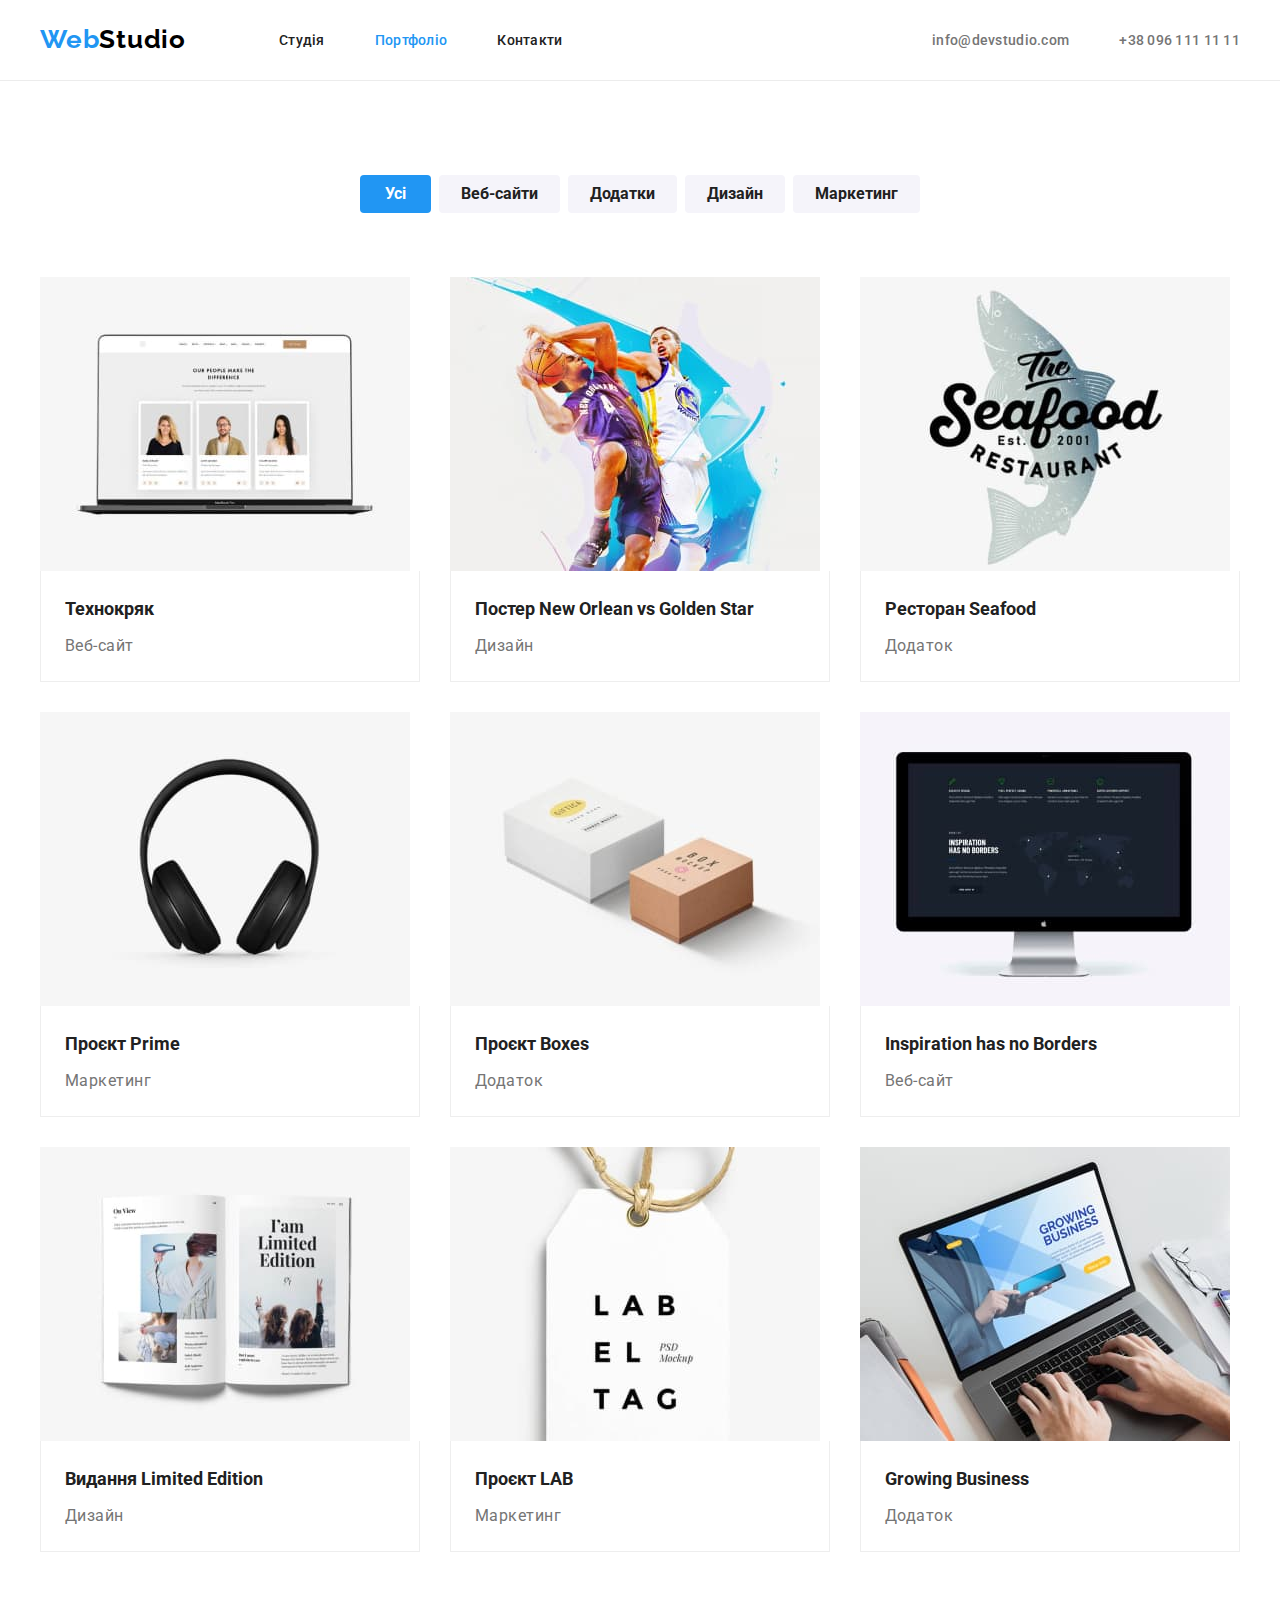
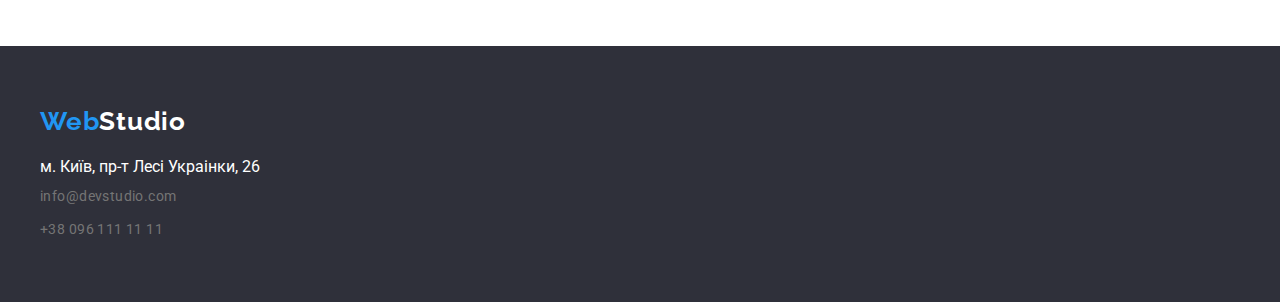
==== commit 7dea0d4e: "Доделки после комментариев ментора вер2" ====
--- a/portfolio.html
+++ b/portfolio.html
@@ -23,10 +23,10 @@
           </a>
           <ul class="list site-navigation">
             <li class="site-navigation-list">
-              <a href="./index.html" class="site-nav current link">Студія</a>
+              <a href="./index.html" class="site-nav link">Студія</a>
             </li>
             <li class="site-navigation-list">
-              <a href="./portfolio.html" class="site-nav link">Портфоліо</a>
+              <a href="./portfolio.html" class="site-nav link current">Портфоліо</a>
             </li>
             <li class="site-navigation-list">
               <a href="#" class="site-nav link">Контакти</a>
@@ -146,8 +146,8 @@
           <span class="logo accent">Web</span><span class="logo-white">Studio</span>
         </a>
         <address>
-          <ul class="contacts list link">
-            <li class="box--link-adress">
+          <ul class="contacts list link box-link-adress">
+            <li>
               <a
                 class="adress link"
                 href="https://goo.gl/maps/CPtrU1FHBa2aNyZL9"
--- a/css/styles.css
+++ b/css/styles.css
@@ -12,12 +12,6 @@
   --border-color-header: #ececec;
 }
 
-/* *,
-*::before,
-*::after {
-  box-sizing: border-box; */
-}
-
 ul {
   margin: 0;
   padding: 0;
@@ -62,26 +56,23 @@
   font-size: 14px;
   line-height: 1.143;
   letter-spacing: 0.02em;
+  display: block;
 }
 
 .site-navigation {
   display: flex;
   gap: 50px;
-  /* margin-top: 32px; */
+  padding-top: 32px;
+  padding-bottom: 32px;
   margin-left: 93px;
-  width: 281px;
 }
 
 .site-navigation-list {
   display: block;
-  padding-top: 32px;
-  padding-bottom: 32px;
 }
 
 .box-header {
-  height: 80px;
-  display: flex;
-
+  display: flex;
 }
 
 .header-nav {
@@ -97,6 +88,7 @@
   display: flex;
   margin-left: auto;
   gap: 50px;
+  padding-left: 0;
 }
 
 .accent {
@@ -104,6 +96,7 @@
 }
 .list {
   list-style: none;
+  padding-left: 0;
 }
 
 .logo {
@@ -204,8 +197,8 @@
 
 .section-team {
   background-color: var(--button-bkg-color);
- padding-top: 94px;
- padding-bottom: 94px;
+  padding-top: 94px;
+  padding-bottom: 94px;
 }
 
 .footer {
@@ -258,14 +251,21 @@
   color: var(--main-color);
 }
 
+.box-features-li {
+  width: 270px;
+}
+
 .our-team {
   background-color: var(--main-background);
   padding: 30px;
-
 }
 
 .box-team-name {
   margin-bottom: 10px;
+  font-weight: 500;
+  font-size: 16px;
+  line-height: 1.188;
+  letter-spacing: 0.03em;
 }
 
 .current {
@@ -275,6 +275,11 @@
 .hero-button:hover,
 .hero-button:focus {
   background-color: var(--button-hero-active);
+}
+
+.hero-button {
+  width: 216px;
+  height: 50px;
 }
 
 .visually-hidden {
@@ -322,15 +327,18 @@
 
 .box-features-list {
   display: flex;
+  padding: 0;
 }
 
 .box-features-text {
   margin-top: 10px;
   font-size: 14px;
+  line-height: 1.714;
+  letter-spacing: 0.03em;
   width: 270px;
 }
 
-.box-features-text:not(lastchild) {
+.box-features-li:not(lastchild) {
   margin-right: 30px;
 }
 
@@ -338,6 +346,7 @@
   display: flex;
   gap: 30px;
   margin-top: 50px;
+  padding-left: 0;
 }
 
 /* .box-works-title {
@@ -387,7 +396,6 @@
   margin: 15px;
 }
 
-
 .box-projects-text {
   margin-bottom: 4px;
   width: 370px;
@@ -408,15 +416,15 @@
 }
 
 .section-works {
-  padding-bottom: 94 px;
-}
-
-.box--link-adress {
-    margin-top: 20px;
+  padding-bottom: 94px;
+}
+
+.box-link-adress {
+  margin-top: 20px;
 }
 
 .header-border {
-    border-bottom: 1px solid var(--border-color-header);
+  border-bottom: 1px solid var(--border-color-header);
 }
 
 .projects {
@@ -429,7 +437,7 @@
   border-radius: 4px;
 }
 
-.box-projects-button-primary{
+.box-projects-button-primary {
   padding: 6px 25px;
   border-radius: 4px;
-}+}
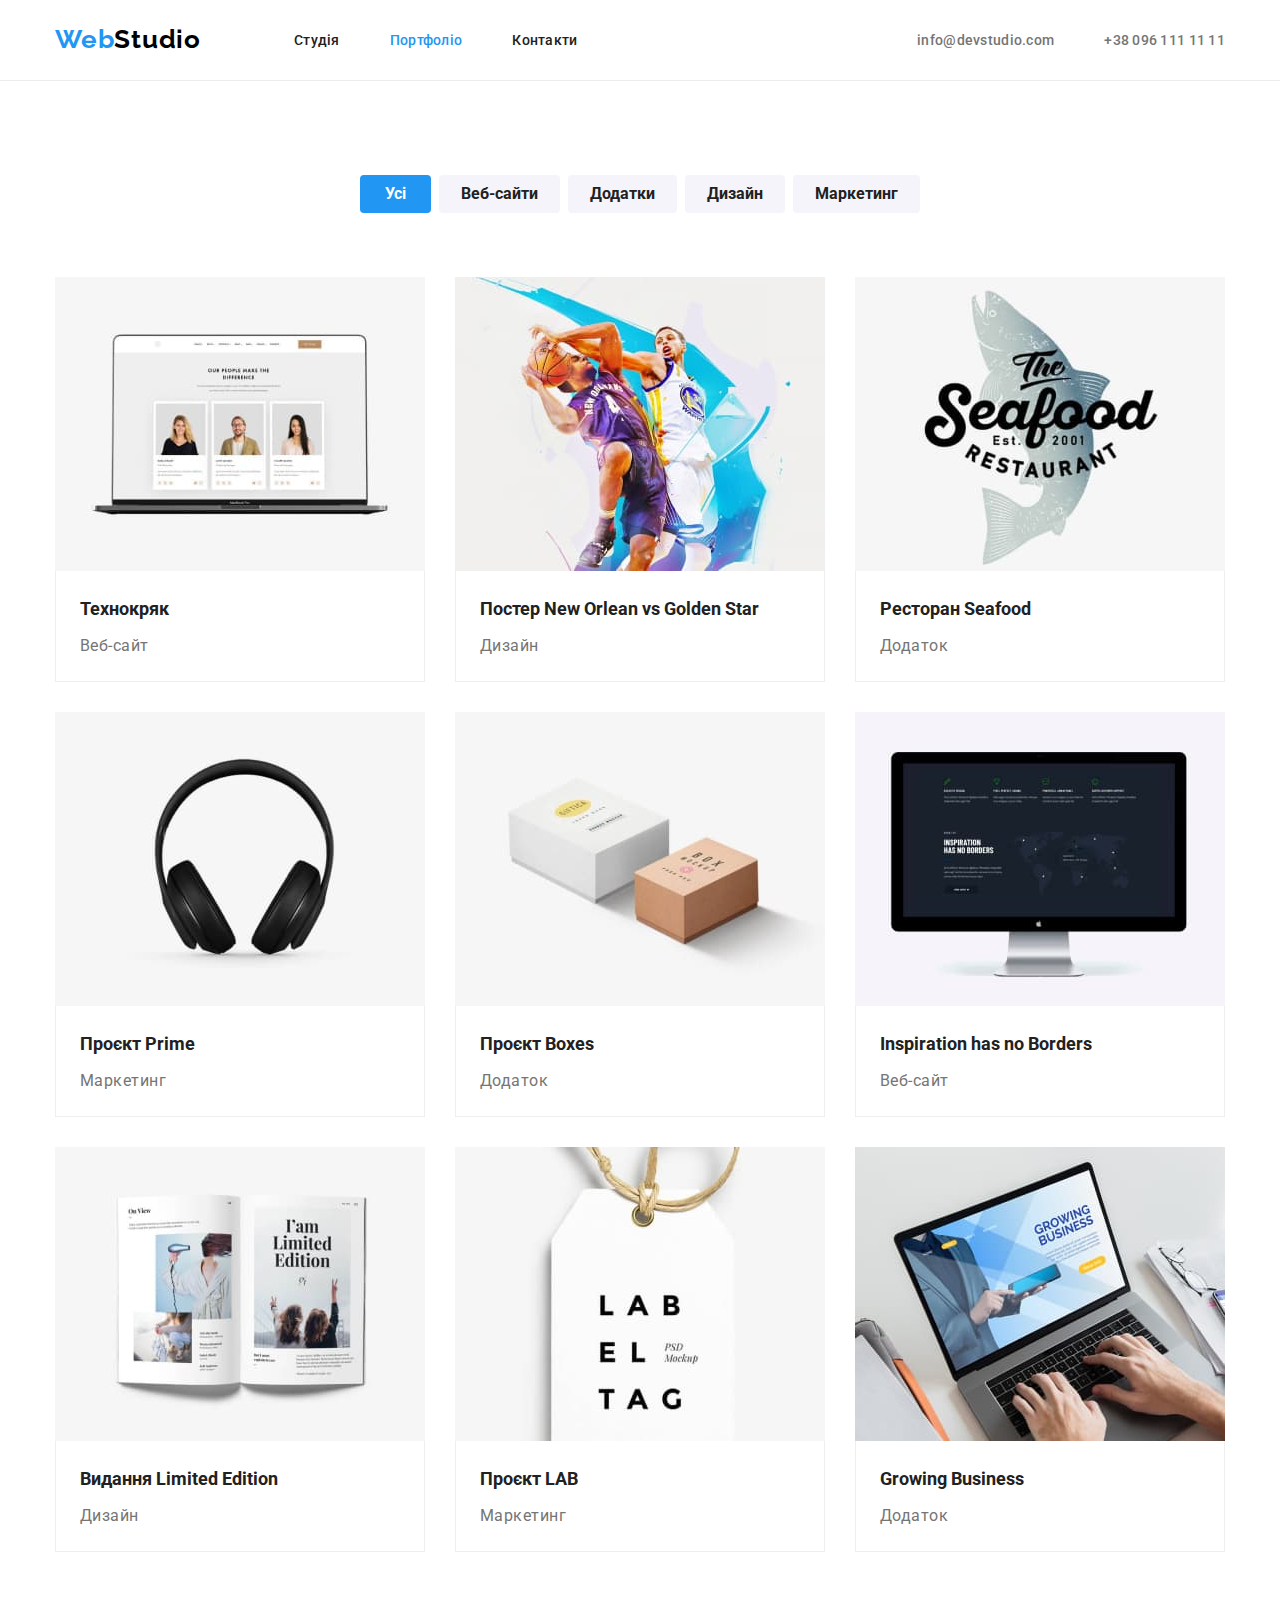
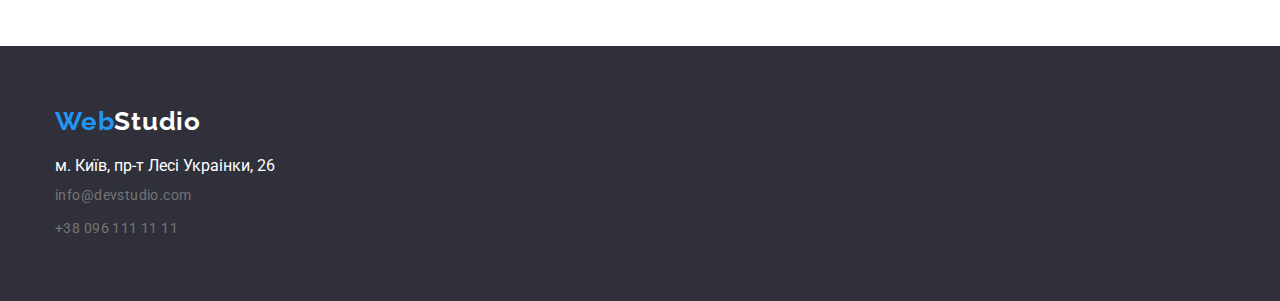
==== commit 03e8a532: "1" ====
--- a/portfolio.html
+++ b/portfolio.html
@@ -7,6 +7,10 @@
     <title>Web Studio</title>
     <link rel="preconnect" href="https://fonts.googleapis.com" />
     <link rel="preconnect" href="https://fonts.gstatic.com" crossorigin />
+    <link
+      rel="stylesheet"
+      href="https://cdnjs.cloudflare.com/ajax/libs/modern-normalize/1.0.0/modern-normalize.min.css"
+    />
     <link
       href="https://fonts.googleapis.com/css2?family=Raleway:wght@700&family=Roboto:wght@400;500;700;900&display=swap"
       rel="stylesheet"
